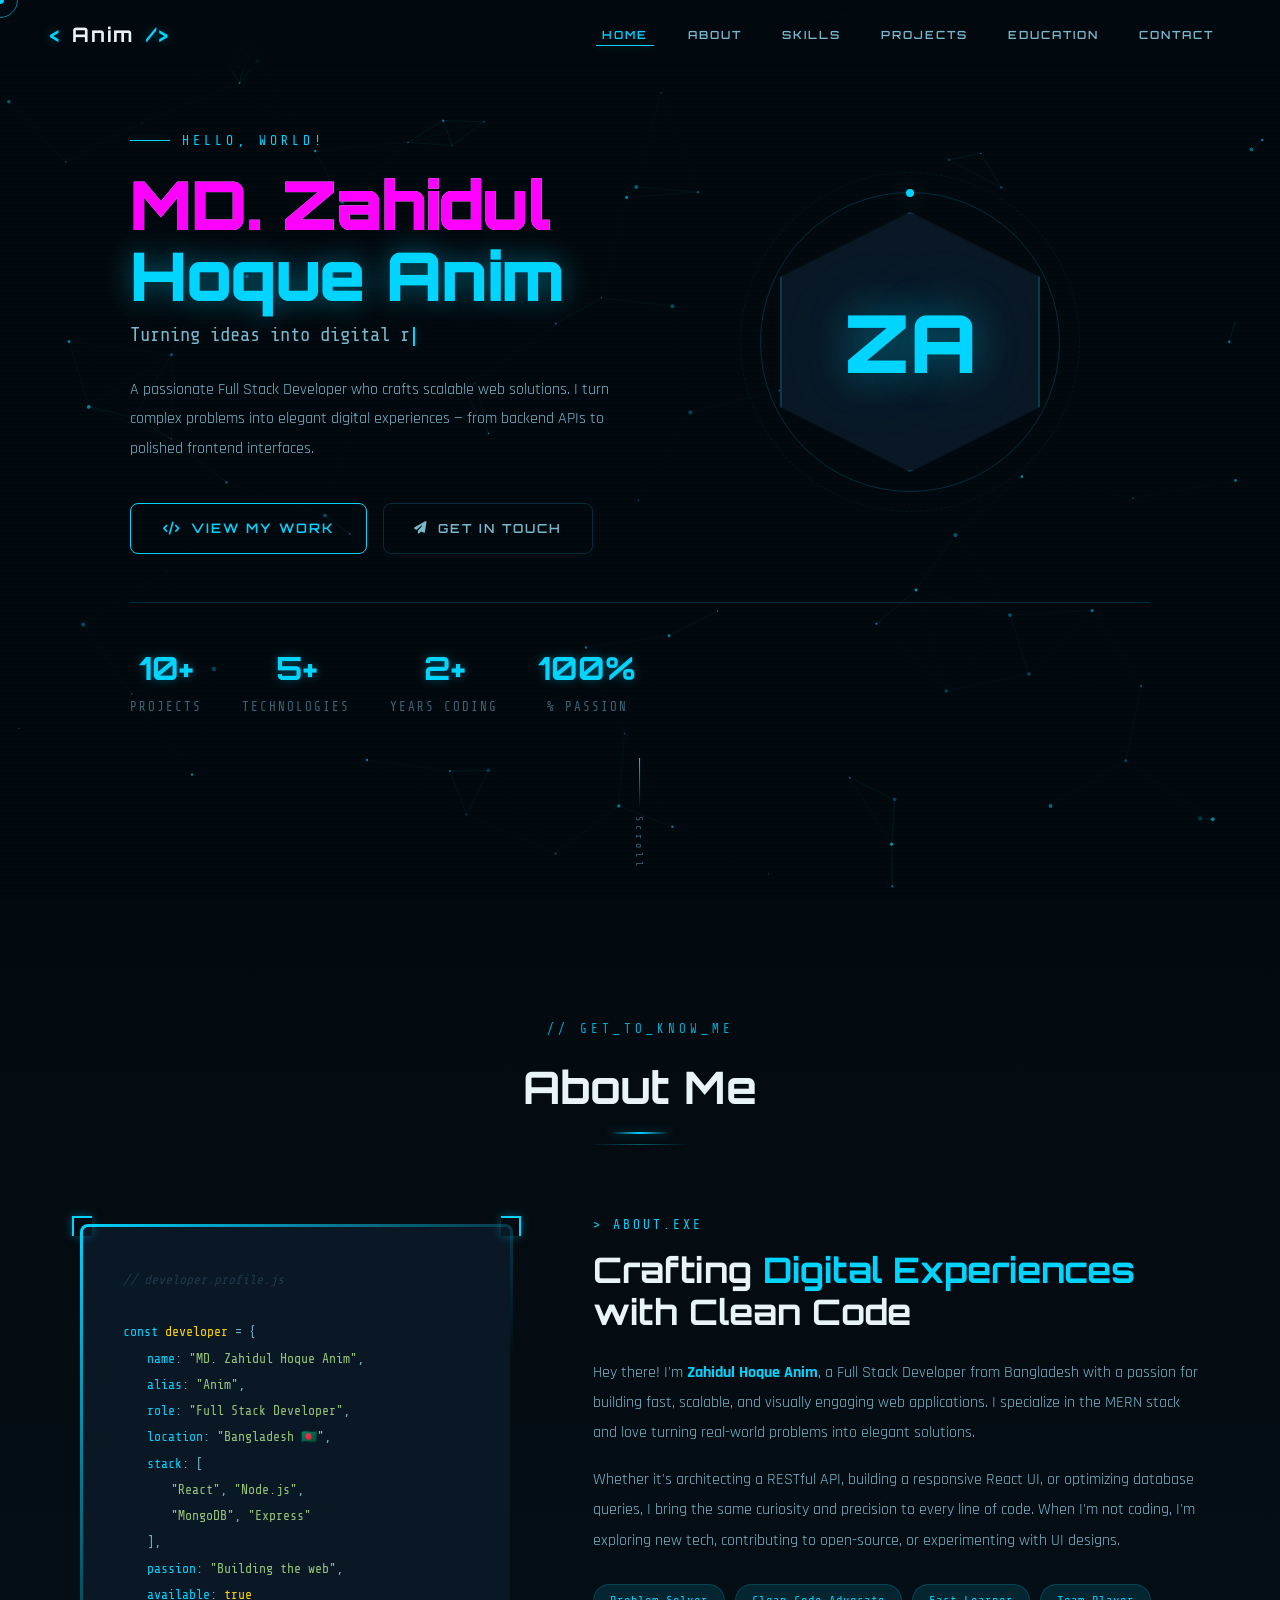
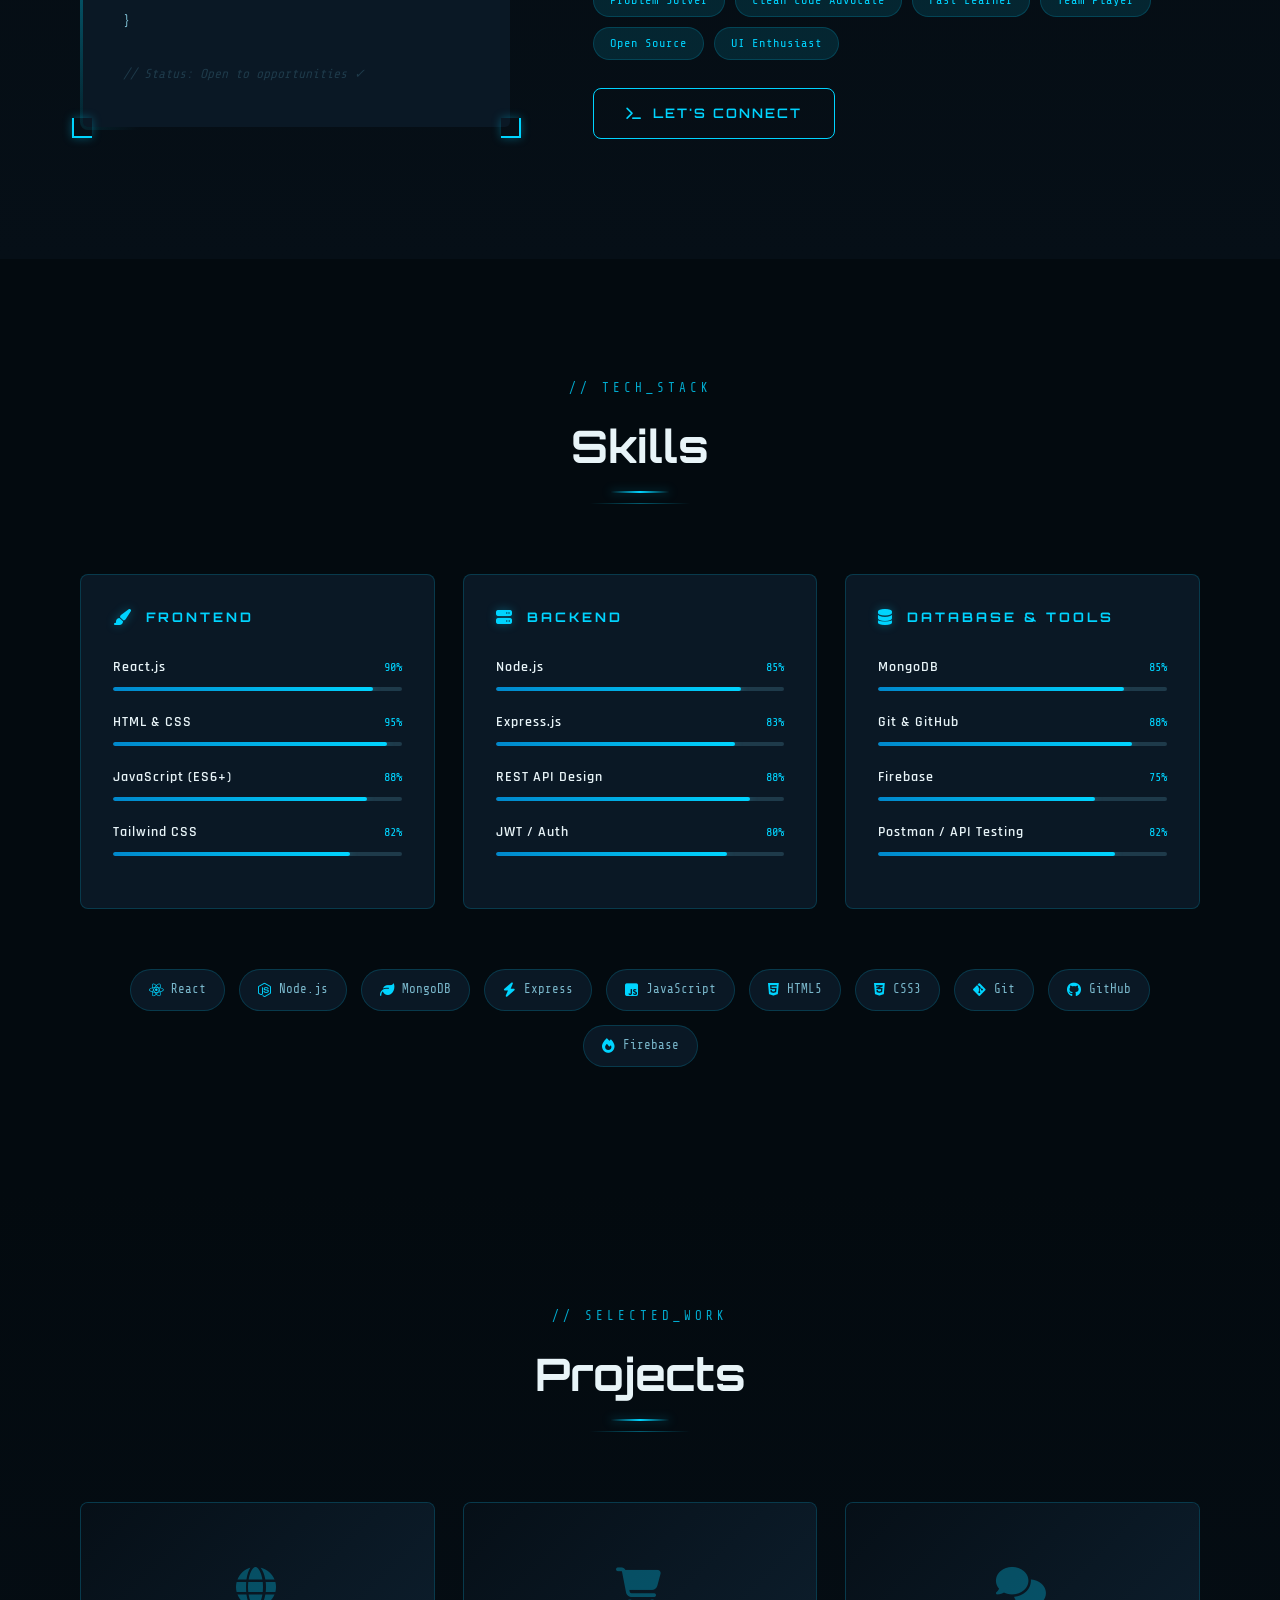
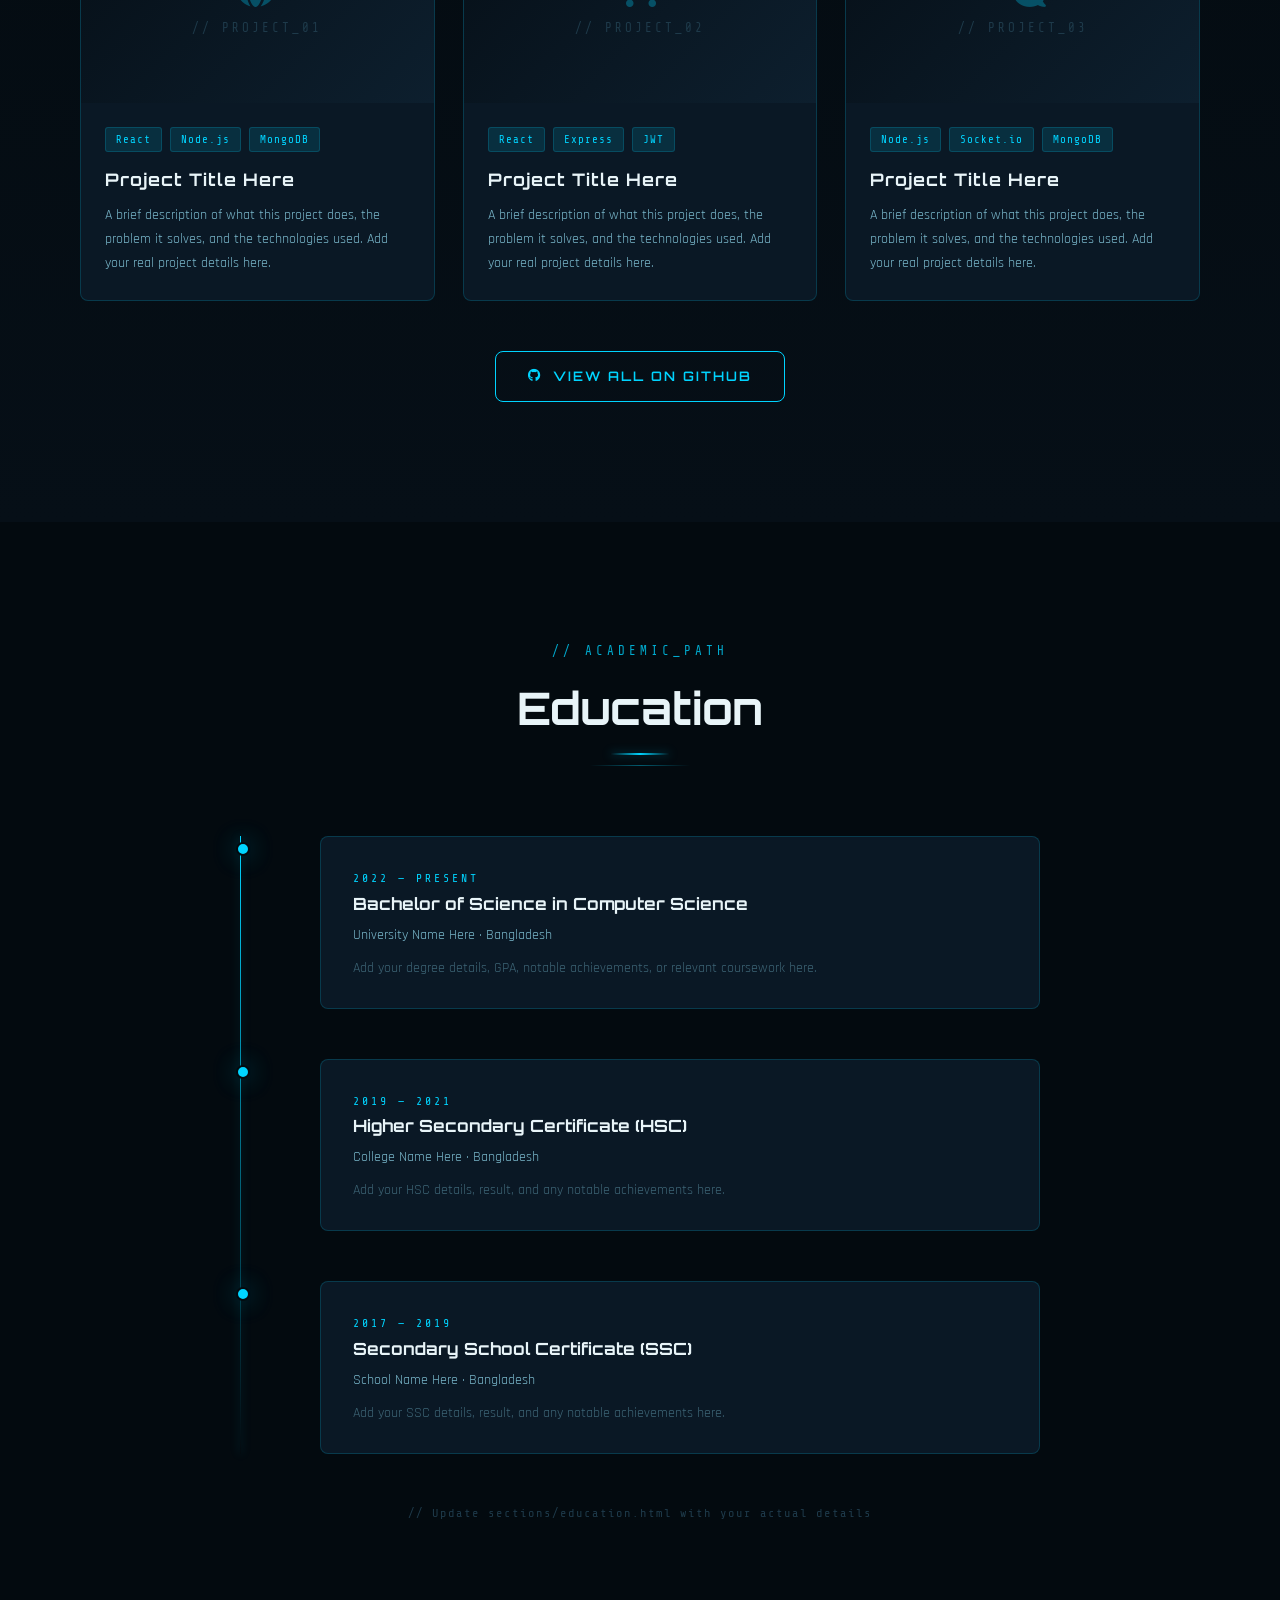
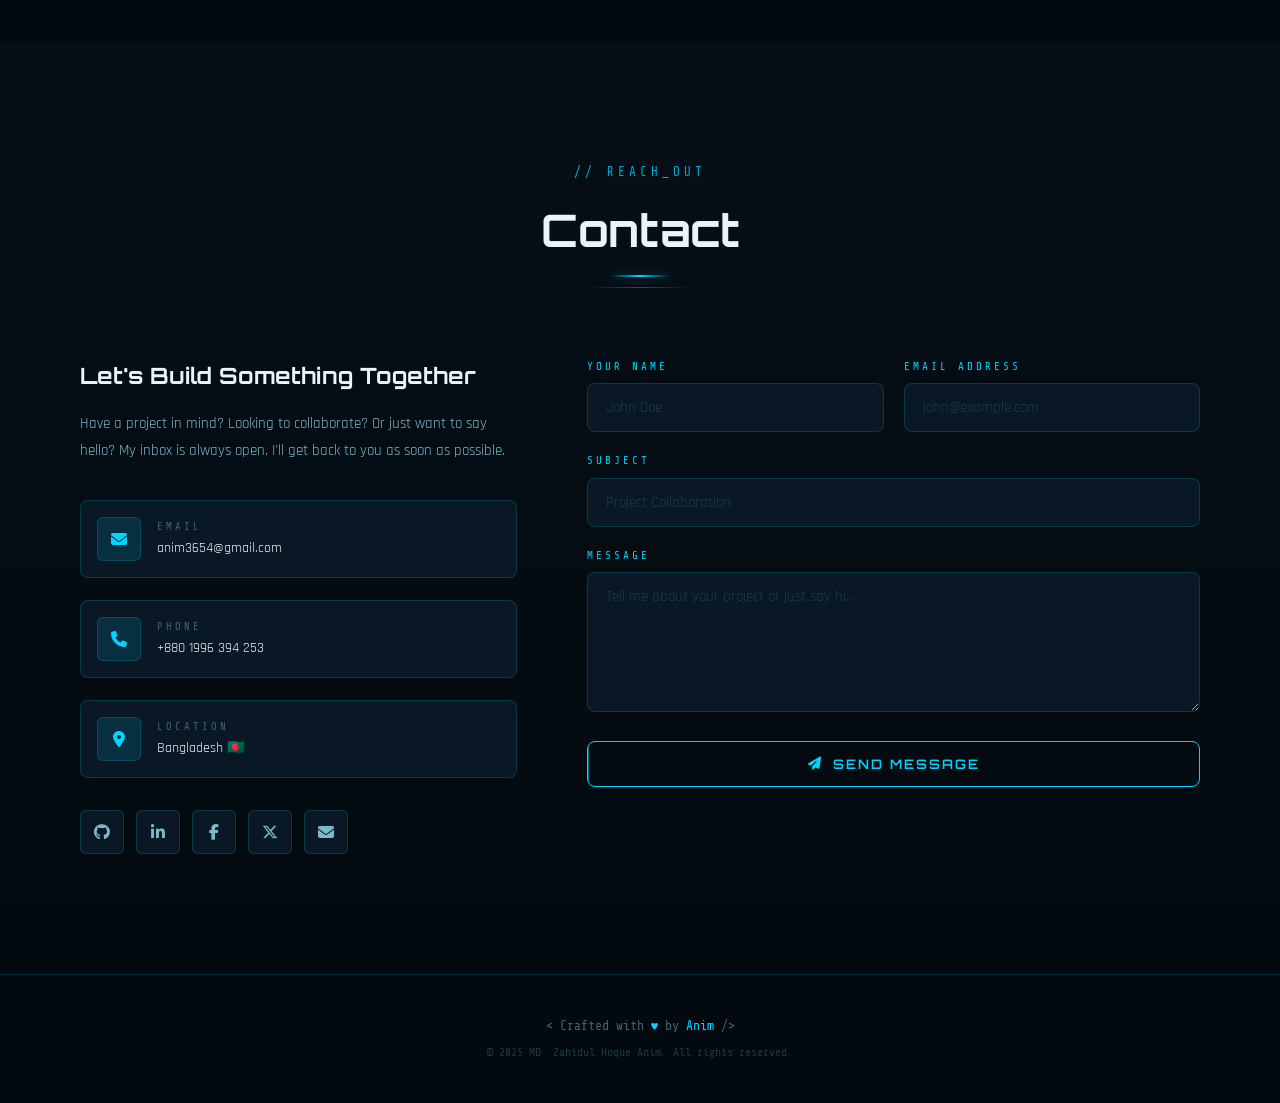
==== index.html @ 7e3439dd "first commit" ====
<!DOCTYPE html>
<html lang="en">
<head>
  <meta charset="UTF-8" />
  <meta name="viewport" content="width=device-width, initial-scale=1.0" />
  <title>MD. Zahidul Hoque Anim | Full Stack Developer</title>

  <!-- Fonts -->
  <link rel="preconnect" href="https://fonts.googleapis.com" />
  <link rel="preconnect" href="https://fonts.gstatic.com" crossorigin />
  <link href="https://fonts.googleapis.com/css2?family=Orbitron:wght@400;600;700;900&family=Rajdhani:wght@300;400;500;600;700&family=Share+Tech+Mono&display=swap" rel="stylesheet" />

  <!-- Icons -->
  <link rel="stylesheet" href="https://cdnjs.cloudflare.com/ajax/libs/font-awesome/6.5.0/css/all.min.css" />

  <!-- Styles -->
  <link rel="stylesheet" href="css/variables.css" />
  <link rel="stylesheet" href="css/reset.css" />
  <link rel="stylesheet" href="css/base.css" />
  <link rel="stylesheet" href="css/navbar.css" />
  <link rel="stylesheet" href="css/animations.css" />
  <link rel="stylesheet" href="css/sections.css" />
  <link rel="stylesheet" href="css/responsive.css" />
</head>
<body>

  <!-- Custom Cursor -->
  <div class="cursor-dot"></div>
  <div class="cursor-ring"></div>

  <!-- Particle Canvas -->
  <canvas id="particle-canvas"></canvas>

  <!-- Scanline overlay -->
  <div class="scanlines"></div>

  <!-- NAVBAR -->
  <nav class="navbar" id="navbar">
    <div class="nav-logo">
      <span class="logo-bracket">&lt;</span>
      <span class="logo-name">Anim</span>
      <span class="logo-bracket">/&gt;</span>
    </div>
    <ul class="nav-links" id="nav-links">
      <li><a href="#home"    class="nav-link active" data-section="home">Home</a></li>
      <li><a href="#about"   class="nav-link" data-section="about">About</a></li>
      <li><a href="#skills"  class="nav-link" data-section="skills">Skills</a></li>
      <li><a href="#projects"class="nav-link" data-section="projects">Projects</a></li>
      <li><a href="#education" class="nav-link" data-section="education">Education</a></li>
      <li><a href="#contact" class="nav-link" data-section="contact">Contact</a></li>
    </ul>
    <button class="hamburger" id="hamburger" aria-label="Toggle menu">
      <span></span><span></span><span></span>
    </button>
  </nav>

  <!-- MAIN CONTENT -->
  <main>
    <!-- Sections loaded here -->
    <div id="home-section"></div>
    <div id="about-section"></div>
    <div id="skills-section"></div>
    <div id="projects-section"></div>
    <div id="education-section"></div>
    <div id="contact-section"></div>
  </main>

  <!-- Footer -->
  <footer class="footer">
    <p>
      <span class="footer-bracket">&lt;</span>
      Crafted with <span class="heart">♥</span> by
      <span class="footer-name">Anim</span>
      <span class="footer-bracket">/&gt;</span>
    </p>
    <p class="footer-copy">© 2025 MD. Zahidul Hoque Anim. All rights reserved.</p>
  </footer>

  <!-- Scripts -->
  <script src="js/particles.js"></script>
  <script src="js/typewriter.js"></script>
  <script src="js/navbar.js"></script>
  <script src="js/sections-loader.js"></script>
  <script src="js/animations.js"></script>
  <script src="js/main.js"></script>
</body>
</html>
---- css/variables.css ----
/* =========================================
   variables.css — Design Tokens
   Edit these to retheme the entire portfolio
   ========================================= */

:root {
  /* === COLORS === */
  --bg-primary:      #030a0f;
  --bg-secondary:    #060f17;
  --bg-card:         #0a1825;
  --bg-card-hover:   #0d1f2e;

  --accent-primary:  #00d4ff;
  --accent-secondary:#0088cc;
  --accent-glow:     rgba(0, 212, 255, 0.35);
  --accent-glow-soft:rgba(0, 212, 255, 0.12);

  --neon-cyan:       #00d4ff;
  --neon-blue:       #0044ff;
  --neon-purple:     #7b2fff;

  --text-primary:    #e8f4f8;
  --text-secondary:  #7ab8cc;
  --text-muted:      #3d6475;
  --text-dim:        #1e3a4a;

  --border-color:    rgba(0, 212, 255, 0.18);
  --border-glow:     rgba(0, 212, 255, 0.55);

  /* === TYPOGRAPHY === */
  --font-display:    'Orbitron', sans-serif;
  --font-body:       'Rajdhani', sans-serif;
  --font-mono:       'Share Tech Mono', monospace;

  /* === SPACING === */
  --section-pad:     120px;
  --section-pad-sm:  70px;
  --card-radius:     8px;
  --nav-height:      70px;

  /* === EFFECTS === */
  --glow-sm:   0 0 10px var(--accent-glow);
  --glow-md:   0 0 25px var(--accent-glow), 0 0 50px rgba(0,212,255,0.15);
  --glow-lg:   0 0 40px var(--accent-glow), 0 0 80px rgba(0,212,255,0.2), 0 0 120px rgba(0,212,255,0.08);
  --shadow-card: 0 4px 30px rgba(0,0,0,0.6);

  /* === TRANSITIONS === */
  --transition-fast:   0.2s ease;
  --transition-med:    0.35s cubic-bezier(0.4,0,0.2,1);
  --transition-slow:   0.6s cubic-bezier(0.4,0,0.2,1);
}
---- css/base.css ----
/* =========================================
   base.css — Base Layout & Utilities
   ========================================= */

/* Canvas background */
#particle-canvas {
  position: fixed;
  top: 0; left: 0;
  width: 100%; height: 100%;
  z-index: 0;
  pointer-events: none;
}

/* Scanlines */
.scanlines {
  position: fixed;
  top: 0; left: 0;
  width: 100%; height: 100%;
  background: repeating-linear-gradient(
    0deg,
    transparent,
    transparent 2px,
    rgba(0,0,0,0.04) 2px,
    rgba(0,0,0,0.04) 4px
  );
  pointer-events: none;
  z-index: 1;
  animation: scanMove 8s linear infinite;
}

/* Custom cursor */
.cursor-dot {
  width: 8px; height: 8px;
  background: var(--accent-primary);
  border-radius: 50%;
  position: fixed;
  top: 0; left: 0;
  pointer-events: none;
  z-index: 9999;
  transform: translate(-50%, -50%);
  box-shadow: var(--glow-md);
  transition: transform 0.1s ease;
}

.cursor-ring {
  width: 36px; height: 36px;
  border: 1.5px solid var(--accent-primary);
  border-radius: 50%;
  position: fixed;
  top: 0; left: 0;
  pointer-events: none;
  z-index: 9998;
  transform: translate(-50%, -50%);
  transition: transform 0.12s ease, width 0.2s ease, height 0.2s ease, opacity 0.2s ease;
  opacity: 0.6;
}

body:hover .cursor-dot { opacity: 1; }

/* Section container */
.section {
  position: relative;
  z-index: 2;
  padding: var(--section-pad) 0;
}

.container {
  max-width: 1200px;
  margin: 0 auto;
  padding: 0 40px;
}

/* Section header */
.section-header {
  text-align: center;
  margin-bottom: 70px;
}

.section-tag {
  font-family: var(--font-mono);
  font-size: 0.78rem;
  color: var(--accent-primary);
  letter-spacing: 4px;
  text-transform: uppercase;
  display: block;
  margin-bottom: 12px;
  opacity: 0.8;
}

.section-title {
  font-family: var(--font-display);
  font-size: clamp(1.8rem, 4vw, 2.8rem);
  font-weight: 700;
  color: var(--text-primary);
  position: relative;
  display: inline-block;
}

.section-title::after {
  content: '';
  position: absolute;
  bottom: -10px;
  left: 50%;
  transform: translateX(-50%);
  width: 60px;
  height: 2px;
  background: linear-gradient(90deg, transparent, var(--accent-primary), transparent);
  box-shadow: var(--glow-sm);
}

.section-line {
  width: 100px;
  height: 1px;
  background: linear-gradient(90deg, transparent, var(--accent-primary), transparent);
  margin: 20px auto 0;
  opacity: 0.4;
}

/* Neon button */
.btn-neon {
  display: inline-flex;
  align-items: center;
  gap: 10px;
  padding: 14px 32px;
  font-family: var(--font-display);
  font-size: 0.82rem;
  font-weight: 600;
  letter-spacing: 2px;
  text-transform: uppercase;
  color: var(--accent-primary);
  border: 1px solid var(--accent-primary);
  border-radius: var(--card-radius);
  background: transparent;
  position: relative;
  overflow: hidden;
  transition: var(--transition-med);
  cursor: pointer;
}

.btn-neon::before {
  content: '';
  position: absolute;
  inset: 0;
  background: var(--accent-primary);
  transform: translateX(-100%);
  transition: var(--transition-med);
  z-index: -1;
}

.btn-neon:hover {
  color: var(--bg-primary);
  box-shadow: var(--glow-md);
  transform: translateY(-2px);
}

.btn-neon:hover::before {
  transform: translateX(0);
}

.btn-outline {
  display: inline-flex;
  align-items: center;
  gap: 10px;
  padding: 13px 30px;
  font-family: var(--font-display);
  font-size: 0.78rem;
  font-weight: 600;
  letter-spacing: 2px;
  text-transform: uppercase;
  color: var(--text-secondary);
  border: 1px solid var(--border-color);
  border-radius: var(--card-radius);
  background: transparent;
  transition: var(--transition-med);
  cursor: pointer;
}

.btn-outline:hover {
  color: var(--accent-primary);
  border-color: var(--accent-primary);
  box-shadow: var(--glow-sm);
  transform: translateY(-2px);
}

/* Glitch text effect */
.glitch {
  position: relative;
}

.glitch::before,
.glitch::after {
  content: attr(data-text);
  position: absolute;
  top: 0; left: 0;
  width: 100%; height: 100%;
}

.glitch::before {
  color: #ff00ff;
  animation: glitch-1 3.5s infinite;
  clip-path: polygon(0 0, 100% 0, 100% 45%, 0 45%);
}

.glitch::after {
  color: #00ffff;
  animation: glitch-2 3.5s infinite;
  clip-path: polygon(0 55%, 100% 55%, 100% 100%, 0 100%);
}

/* Reveal on scroll */
.reveal {
  opacity: 0;
  transform: translateY(40px);
  transition: opacity 0.7s ease, transform 0.7s ease;
}

.reveal.visible {
  opacity: 1;
  transform: translateY(0);
}

/* Main content area */
main {
  position: relative;
  z-index: 2;
}

/* Footer */
.footer {
  position: relative;
  z-index: 2;
  text-align: center;
  padding: 40px 20px;
  border-top: 1px solid var(--border-color);
  font-family: var(--font-mono);
  font-size: 0.82rem;
  color: var(--text-muted);
}

.footer .heart {
  color: var(--accent-primary);
  animation: pulse 1.5s ease infinite;
}

.footer-name {
  color: var(--accent-primary);
}

.footer-bracket {
  color: var(--text-muted);
}

.footer-copy {
  margin-top: 8px;
  font-size: 0.72rem;
  opacity: 0.5;
}
---- css/navbar.css ----
/* =========================================
   navbar.css — Navigation Styles
   ========================================= */

.navbar {
  position: fixed;
  top: 0; left: 0;
  width: 100%;
  height: var(--nav-height);
  z-index: 1000;
  display: flex;
  align-items: center;
  justify-content: space-between;
  padding: 0 50px;
  background: rgba(3, 10, 15, 0.75);
  backdrop-filter: blur(16px);
  -webkit-backdrop-filter: blur(16px);
  border-bottom: 1px solid transparent;
  transition: border-color var(--transition-med), background var(--transition-med);
}

.navbar.scrolled {
  border-bottom-color: var(--border-color);
  background: rgba(3, 10, 15, 0.92);
}

/* Logo */
.nav-logo {
  font-family: var(--font-display);
  font-size: 1.25rem;
  font-weight: 700;
  letter-spacing: 2px;
  cursor: default;
}

.logo-bracket {
  color: var(--accent-primary);
  text-shadow: var(--glow-sm);
}

.logo-name {
  color: var(--text-primary);
  margin: 0 3px;
}

/* Nav links */
.nav-links {
  display: flex;
  align-items: center;
  gap: 8px;
}

.nav-link {
  font-family: var(--font-display);
  font-size: 0.7rem;
  font-weight: 600;
  letter-spacing: 2px;
  text-transform: uppercase;
  color: var(--text-secondary);
  padding: 8px 16px;
  border-radius: 4px;
  position: relative;
  transition: color var(--transition-fast);
}

.nav-link::after {
  content: '';
  position: absolute;
  bottom: 4px;
  left: 50%;
  transform: translateX(-50%) scaleX(0);
  width: calc(100% - 20px);
  height: 1px;
  background: var(--accent-primary);
  box-shadow: var(--glow-sm);
  transition: transform var(--transition-med);
}

.nav-link:hover,
.nav-link.active {
  color: var(--accent-primary);
}

.nav-link:hover::after,
.nav-link.active::after {
  transform: translateX(-50%) scaleX(1);
}

/* Hamburger */
.hamburger {
  display: none;
  flex-direction: column;
  gap: 5px;
  padding: 8px;
  cursor: pointer;
}

.hamburger span {
  display: block;
  width: 24px;
  height: 2px;
  background: var(--accent-primary);
  border-radius: 2px;
  transition: var(--transition-med);
  box-shadow: var(--glow-sm);
}

.hamburger.open span:nth-child(1) {
  transform: translateY(7px) rotate(45deg);
}
.hamburger.open span:nth-child(2) {
  opacity: 0;
  transform: scaleX(0);
}
.hamburger.open span:nth-child(3) {
  transform: translateY(-7px) rotate(-45deg);
}

/* Mobile nav */
@media (max-width: 768px) {
  .navbar { padding: 0 25px; }

  .hamburger { display: flex; }

  .nav-links {
    position: fixed;
    top: var(--nav-height);
    left: 0;
    width: 100%;
    flex-direction: column;
    align-items: center;
    padding: 30px 0;
    background: rgba(3, 10, 15, 0.97);
    backdrop-filter: blur(20px);
    border-bottom: 1px solid var(--border-color);
    gap: 6px;
    transform: translateY(-110%);
    transition: transform var(--transition-med);
    z-index: 999;
  }

  .nav-links.open {
    transform: translateY(0);
  }

  .nav-link {
    font-size: 0.8rem;
    padding: 12px 30px;
    width: 200px;
    text-align: center;
  }
}
---- css/animations.css ----
/* =========================================
   animations.css — Keyframes & Animation Classes
   ========================================= */

/* Scan line movement */
@keyframes scanMove {
  0%   { background-position: 0 0; }
  100% { background-position: 0 100vh; }
}

/* Glitch effect */
@keyframes glitch-1 {
  0%, 85%, 100% { transform: none; opacity: 1; }
  86%  { transform: translate(-3px, 1px); opacity: 0.8; }
  88%  { transform: translate(3px, -1px); opacity: 0.8; }
  90%  { transform: translate(-2px, 2px); opacity: 0.8; }
  92%  { transform: none; opacity: 1; }
}

@keyframes glitch-2 {
  0%, 80%, 100% { transform: none; opacity: 1; }
  82%  { transform: translate(3px, -2px); opacity: 0.7; }
  84%  { transform: translate(-3px, 2px); opacity: 0.7; }
  86%  { transform: translate(2px, -1px); opacity: 0.7; }
  88%  { transform: none; opacity: 1; }
}

/* Pulse */
@keyframes pulse {
  0%, 100% { transform: scale(1); opacity: 1; }
  50%       { transform: scale(1.2); opacity: 0.8; }
}

/* Blink cursor */
@keyframes blink {
  0%, 100% { opacity: 1; }
  50%       { opacity: 0; }
}

/* Float */
@keyframes float {
  0%, 100% { transform: translateY(0); }
  50%       { transform: translateY(-12px); }
}

/* Glow pulse */
@keyframes glowPulse {
  0%, 100% { box-shadow: var(--glow-sm); }
  50%       { box-shadow: var(--glow-lg); }
}

/* Border trace */
@keyframes borderTrace {
  0%   { clip-path: inset(0 100% 100% 0); }
  25%  { clip-path: inset(0 0 100% 0); }
  50%  { clip-path: inset(0 0 0 0); }
  75%  { clip-path: inset(100% 0 0 0); }
  100% { clip-path: inset(0 100% 100% 0); }
}

/* Spin slow */
@keyframes spinSlow {
  from { transform: rotate(0deg); }
  to   { transform: rotate(360deg); }
}

/* Ripple */
@keyframes ripple {
  0%   { transform: scale(0.8); opacity: 1; }
  100% { transform: scale(2.5); opacity: 0; }
}

/* Flicker */
@keyframes flicker {
  0%, 19%, 21%, 23%, 25%, 54%, 56%, 100% { opacity: 1; }
  20%, 22%, 24%, 55%                       { opacity: 0.4; }
}

/* Slide in */
@keyframes slideInLeft {
  from { opacity: 0; transform: translateX(-60px); }
  to   { opacity: 1; transform: translateX(0); }
}
@keyframes slideInRight {
  from { opacity: 0; transform: translateX(60px); }
  to   { opacity: 1; transform: translateX(0); }
}
@keyframes slideInUp {
  from { opacity: 0; transform: translateY(50px); }
  to   { opacity: 1; transform: translateY(0); }
}
@keyframes fadeIn {
  from { opacity: 0; }
  to   { opacity: 1; }
}

/* Progress bar fill */
@keyframes fillBar {
  from { width: 0; }
  to   { width: var(--fill-width); }
}

/* Skill icon rotate on hover */
@keyframes iconSpin {
  from { transform: rotate(0deg) scale(1.1); }
  to   { transform: rotate(360deg) scale(1.1); }
}

/* Number count up handled in JS */

/* Card entry stagger */
.stagger-1 { animation-delay: 0.1s; }
.stagger-2 { animation-delay: 0.2s; }
.stagger-3 { animation-delay: 0.3s; }
.stagger-4 { animation-delay: 0.4s; }
.stagger-5 { animation-delay: 0.5s; }
.stagger-6 { animation-delay: 0.6s; }
---- css/sections.css ----
/* =========================================
   sections.css — All Section Styles
   ========================================= */

/* ── HOME ─────────────────────────────── */
#home {
  min-height: 100vh;
  display: flex;
  align-items: center;
  justify-content: center;
  padding-top: var(--nav-height);
  position: relative;
  overflow: hidden;
}

.home-grid {
  display: grid;
  grid-template-columns: 1fr 1fr;
  align-items: center;
  gap: 60px;
  width: 100%;
}

.home-content { z-index: 2; }

.home-pre {
  font-family: var(--font-mono);
  font-size: 0.82rem;
  color: var(--accent-primary);
  letter-spacing: 4px;
  text-transform: uppercase;
  margin-bottom: 18px;
  display: flex;
  align-items: center;
  gap: 12px;
  opacity: 0;
  animation: slideInLeft 0.7s ease 0.3s forwards;
}

.home-pre::before {
  content: '';
  width: 40px;
  height: 1px;
  background: var(--accent-primary);
  box-shadow: var(--glow-sm);
}

.home-name {
  font-family: var(--font-display);
  font-size: clamp(2.4rem, 5.5vw, 4.2rem);
  font-weight: 900;
  line-height: 1.05;
  letter-spacing: -1px;
  color: var(--text-primary);
  margin-bottom: 10px;
  opacity: 0;
  animation: slideInLeft 0.7s ease 0.5s forwards;
}

.home-name span {
  color: var(--accent-primary);
  text-shadow: var(--glow-md);
  display: block;
}

.typewriter-line {
  font-family: var(--font-mono);
  font-size: clamp(0.9rem, 2.2vw, 1.2rem);
  color: var(--text-secondary);
  margin-bottom: 24px;
  min-height: 1.6em;
  opacity: 0;
  animation: slideInLeft 0.7s ease 0.7s forwards;
}

.typewriter-cursor {
  display: inline-block;
  width: 2px;
  height: 1em;
  background: var(--accent-primary);
  margin-left: 3px;
  vertical-align: middle;
  box-shadow: var(--glow-sm);
  animation: blink 0.8s step-end infinite;
}

.home-desc {
  font-size: 1.02rem;
  color: var(--text-secondary);
  line-height: 1.8;
  max-width: 480px;
  margin-bottom: 40px;
  opacity: 0;
  animation: slideInLeft 0.7s ease 0.9s forwards;
}

.home-buttons {
  display: flex;
  gap: 16px;
  flex-wrap: wrap;
  opacity: 0;
  animation: slideInLeft 0.7s ease 1.1s forwards;
}

/* Avatar side */
.home-visual {
  display: flex;
  justify-content: center;
  align-items: center;
  opacity: 0;
  animation: slideInRight 0.9s ease 0.6s forwards;
}

.avatar-container {
  position: relative;
  width: 340px;
  height: 340px;
  display: flex;
  align-items: center;
  justify-content: center;
}

.avatar-hex {
  width: 260px;
  height: 260px;
  background: var(--bg-card);
  clip-path: polygon(50% 0%, 100% 25%, 100% 75%, 50% 100%, 0% 75%, 0% 25%);
  display: flex;
  align-items: center;
  justify-content: center;
  font-family: var(--font-display);
  font-size: 5rem;
  font-weight: 900;
  color: var(--accent-primary);
  text-shadow: var(--glow-lg);
  border: 2px solid var(--border-color);
  animation: float 4s ease-in-out infinite;
  position: relative;
  z-index: 2;
}

.avatar-hex img {
  width: 100%;
  height: 100%;
  object-fit: cover;
  clip-path: polygon(50% 0%, 100% 25%, 100% 75%, 50% 100%, 0% 75%, 0% 25%);
}

.orbit-ring {
  position: absolute;
  border-radius: 50%;
  border: 1px solid var(--border-color);
}

.orbit-ring-1 {
  width: 300px; height: 300px;
  animation: spinSlow 12s linear infinite;
}

.orbit-ring-2 {
  width: 340px; height: 340px;
  border-style: dashed;
  animation: spinSlow 20s linear infinite reverse;
  opacity: 0.4;
}

.orbit-dot {
  position: absolute;
  top: -4px; left: 50%;
  transform: translateX(-50%);
  width: 8px; height: 8px;
  background: var(--accent-primary);
  border-radius: 50%;
  box-shadow: var(--glow-md);
}

/* Stats row */
.home-stats {
  display: flex;
  gap: 40px;
  margin-top: 48px;
  padding-top: 40px;
  border-top: 1px solid var(--border-color);
  opacity: 0;
  animation: fadeIn 0.8s ease 1.4s forwards;
}

.stat-item { text-align: center; }

.stat-number {
  font-family: var(--font-display);
  font-size: 2rem;
  font-weight: 700;
  color: var(--accent-primary);
  text-shadow: var(--glow-sm);
  display: block;
}

.stat-label {
  font-size: 0.78rem;
  font-family: var(--font-mono);
  color: var(--text-muted);
  letter-spacing: 2px;
  text-transform: uppercase;
}

/* Scroll indicator */
.scroll-hint {
  position: absolute;
  bottom: 30px;
  left: 50%;
  transform: translateX(-50%);
  display: flex;
  flex-direction: column;
  align-items: center;
  gap: 8px;
  opacity: 0;
  animation: fadeIn 1s ease 2s forwards;
}

.scroll-line {
  width: 1px;
  height: 50px;
  background: linear-gradient(180deg, var(--accent-primary), transparent);
  animation: pulse 2s ease infinite;
}

.scroll-text {
  font-family: var(--font-mono);
  font-size: 0.62rem;
  letter-spacing: 4px;
  color: var(--text-muted);
  writing-mode: vertical-rl;
  text-orientation: mixed;
}

/* ── ABOUT ────────────────────────────── */
#about {
  background: linear-gradient(180deg, var(--bg-primary) 0%, var(--bg-secondary) 100%);
}

.about-grid {
  display: grid;
  grid-template-columns: 1fr 1.4fr;
  gap: 80px;
  align-items: center;
}

.about-visual {
  position: relative;
}

.about-frame {
  position: relative;
  padding: 3px;
  background: linear-gradient(135deg, var(--accent-primary), transparent 60%);
  border-radius: var(--card-radius);
}

.about-frame-inner {
  background: var(--bg-card);
  border-radius: calc(var(--card-radius) - 3px);
  padding: 40px;
  font-family: var(--font-mono);
  font-size: 0.82rem;
  color: var(--text-secondary);
  line-height: 2;
}

.code-line { display: block; }
.code-indent { padding-left: 24px; }
.code-indent-2 { padding-left: 48px; }
.code-key { color: var(--neon-cyan); }
.code-val { color: #ffd700; }
.code-str { color: #98c379; }
.code-comment { color: var(--text-dim); font-style: italic; }
.code-bracket { color: var(--text-secondary); }

.about-corner {
  position: absolute;
  width: 20px; height: 20px;
  border-color: var(--accent-primary);
  border-style: solid;
  box-shadow: var(--glow-sm);
}
.about-corner.tl { top: -8px; left: -8px; border-width: 2px 0 0 2px; }
.about-corner.tr { top: -8px; right: -8px; border-width: 2px 2px 0 0; }
.about-corner.bl { bottom: -8px; left: -8px; border-width: 0 0 2px 2px; }
.about-corner.br { bottom: -8px; right: -8px; border-width: 0 2px 2px 0; }

.about-content {}

.about-greeting {
  font-family: var(--font-mono);
  font-size: 0.8rem;
  color: var(--accent-primary);
  letter-spacing: 3px;
  margin-bottom: 14px;
  text-transform: uppercase;
}

.about-heading {
  font-family: var(--font-display);
  font-size: clamp(1.6rem, 3vw, 2.2rem);
  font-weight: 700;
  color: var(--text-primary);
  margin-bottom: 24px;
  line-height: 1.2;
}

.about-heading span {
  color: var(--accent-primary);
}

.about-text {
  font-size: 1rem;
  color: var(--text-secondary);
  line-height: 1.9;
  margin-bottom: 16px;
}

.about-traits {
  display: flex;
  flex-wrap: wrap;
  gap: 10px;
  margin: 28px 0;
}

.trait-tag {
  font-family: var(--font-mono);
  font-size: 0.75rem;
  padding: 6px 16px;
  border: 1px solid var(--border-color);
  border-radius: 20px;
  color: var(--accent-primary);
  background: var(--accent-glow-soft);
  letter-spacing: 1px;
  transition: var(--transition-fast);
}

.trait-tag:hover {
  border-color: var(--accent-primary);
  box-shadow: var(--glow-sm);
}

/* ── SKILLS ───────────────────────────── */
#skills {
  background: var(--bg-primary);
}

.skills-grid {
  display: grid;
  grid-template-columns: repeat(auto-fit, minmax(300px, 1fr));
  gap: 28px;
  margin-bottom: 60px;
}

.skill-category {
  background: var(--bg-card);
  border: 1px solid var(--border-color);
  border-radius: var(--card-radius);
  padding: 32px;
  transition: var(--transition-med);
  position: relative;
  overflow: hidden;
}

.skill-category::before {
  content: '';
  position: absolute;
  top: 0; left: 0;
  width: 100%; height: 2px;
  background: linear-gradient(90deg, transparent, var(--accent-primary), transparent);
  opacity: 0;
  transition: var(--transition-med);
}

.skill-category:hover {
  border-color: var(--accent-primary);
  box-shadow: var(--glow-sm), var(--shadow-card);
  transform: translateY(-5px);
}

.skill-category:hover::before {
  opacity: 1;
}

.skill-cat-title {
  font-family: var(--font-display);
  font-size: 0.82rem;
  font-weight: 700;
  letter-spacing: 3px;
  color: var(--accent-primary);
  text-transform: uppercase;
  margin-bottom: 28px;
  display: flex;
  align-items: center;
  gap: 12px;
}

.skill-cat-title i {
  font-size: 1rem;
  text-shadow: var(--glow-sm);
}

.skill-item {
  margin-bottom: 20px;
}

.skill-info {
  display: flex;
  justify-content: space-between;
  align-items: center;
  margin-bottom: 8px;
}

.skill-name {
  font-family: var(--font-body);
  font-size: 0.9rem;
  font-weight: 600;
  color: var(--text-primary);
  letter-spacing: 1px;
}

.skill-pct {
  font-family: var(--font-mono);
  font-size: 0.75rem;
  color: var(--accent-primary);
}

.skill-bar-bg {
  height: 4px;
  background: var(--text-dim);
  border-radius: 2px;
  overflow: hidden;
}

.skill-bar-fill {
  height: 100%;
  background: linear-gradient(90deg, var(--accent-secondary), var(--accent-primary));
  border-radius: 2px;
  box-shadow: 0 0 8px var(--accent-glow);
  width: 0;
  transition: width 1.2s cubic-bezier(0.4,0,0.2,1);
}

/* Tech logos row */
.tech-logos {
  display: flex;
  flex-wrap: wrap;
  gap: 14px;
  justify-content: center;
  margin-top: 20px;
}

.tech-badge {
  display: flex;
  align-items: center;
  gap: 8px;
  padding: 10px 18px;
  background: var(--bg-card);
  border: 1px solid var(--border-color);
  border-radius: 30px;
  font-family: var(--font-mono);
  font-size: 0.78rem;
  color: var(--text-secondary);
  transition: var(--transition-med);
  cursor: default;
}

.tech-badge i {
  color: var(--accent-primary);
  font-size: 0.9rem;
}

.tech-badge:hover {
  border-color: var(--accent-primary);
  color: var(--accent-primary);
  box-shadow: var(--glow-sm);
  transform: translateY(-3px);
}

/* ── PROJECTS ─────────────────────────── */
#projects {
  background: linear-gradient(180deg, var(--bg-primary) 0%, var(--bg-secondary) 100%);
}

.projects-grid {
  display: grid;
  grid-template-columns: repeat(auto-fill, minmax(340px, 1fr));
  gap: 28px;
}

.project-card {
  background: var(--bg-card);
  border: 1px solid var(--border-color);
  border-radius: var(--card-radius);
  overflow: hidden;
  transition: var(--transition-med);
  position: relative;
  cursor: pointer;
}

.project-card:hover {
  border-color: var(--accent-primary);
  box-shadow: var(--glow-sm), var(--shadow-card);
  transform: translateY(-8px);
}

.project-thumb {
  width: 100%;
  height: 200px;
  background: linear-gradient(135deg, var(--bg-secondary), var(--bg-card-hover));
  display: flex;
  align-items: center;
  justify-content: center;
  position: relative;
  overflow: hidden;
}

.project-thumb img {
  width: 100%;
  height: 100%;
  object-fit: cover;
  transition: var(--transition-slow);
}

.project-card:hover .project-thumb img {
  transform: scale(1.06);
}

.project-thumb-placeholder {
  font-family: var(--font-mono);
  font-size: 0.78rem;
  color: var(--text-dim);
  letter-spacing: 3px;
  text-transform: uppercase;
  display: flex;
  flex-direction: column;
  align-items: center;
  gap: 12px;
}

.project-thumb-placeholder i {
  font-size: 2.5rem;
  color: var(--accent-primary);
  opacity: 0.3;
}

.project-overlay {
  position: absolute;
  inset: 0;
  background: rgba(3,10,15,0.88);
  display: flex;
  align-items: center;
  justify-content: center;
  gap: 16px;
  opacity: 0;
  transition: var(--transition-med);
}

.project-card:hover .project-overlay { opacity: 1; }

.proj-link-btn {
  display: flex;
  align-items: center;
  gap: 8px;
  padding: 10px 22px;
  font-family: var(--font-display);
  font-size: 0.7rem;
  font-weight: 600;
  letter-spacing: 2px;
  text-transform: uppercase;
  border-radius: 4px;
  transition: var(--transition-fast);
}

.proj-link-btn.github {
  background: transparent;
  border: 1px solid var(--accent-primary);
  color: var(--accent-primary);
}

.proj-link-btn.live {
  background: var(--accent-primary);
  border: 1px solid var(--accent-primary);
  color: var(--bg-primary);
}

.proj-link-btn:hover {
  transform: translateY(-2px);
  box-shadow: var(--glow-sm);
}

.project-info {
  padding: 24px;
}

.project-tags {
  display: flex;
  flex-wrap: wrap;
  gap: 8px;
  margin-bottom: 14px;
}

.project-tag {
  font-family: var(--font-mono);
  font-size: 0.68rem;
  padding: 3px 10px;
  border: 1px solid var(--border-color);
  border-radius: 3px;
  color: var(--accent-primary);
  background: var(--accent-glow-soft);
  letter-spacing: 1px;
}

.project-title {
  font-family: var(--font-display);
  font-size: 1.08rem;
  font-weight: 700;
  color: var(--text-primary);
  margin-bottom: 10px;
  letter-spacing: 1px;
  transition: color var(--transition-fast);
}

.project-card:hover .project-title {
  color: var(--accent-primary);
}

.project-desc {
  font-size: 0.88rem;
  color: var(--text-secondary);
  line-height: 1.7;
}

/* ── EDUCATION ────────────────────────── */
#education {
  background: var(--bg-primary);
}

.timeline {
  position: relative;
  max-width: 800px;
  margin: 0 auto;
  padding-left: 40px;
}

.timeline::before {
  content: '';
  position: absolute;
  left: 0; top: 0;
  width: 1px;
  height: 100%;
  background: linear-gradient(180deg, var(--accent-primary), transparent);
  box-shadow: var(--glow-sm);
}

.timeline-item {
  position: relative;
  margin-bottom: 50px;
  padding-left: 40px;
}

.timeline-dot {
  position: absolute;
  left: -44px; top: 6px;
  width: 14px; height: 14px;
  background: var(--accent-primary);
  border: 2px solid var(--bg-primary);
  border-radius: 50%;
  box-shadow: var(--glow-md);
  animation: glowPulse 2.5s ease infinite;
}

.timeline-card {
  background: var(--bg-card);
  border: 1px solid var(--border-color);
  border-radius: var(--card-radius);
  padding: 28px 32px;
  transition: var(--transition-med);
}

.timeline-card:hover {
  border-color: var(--accent-primary);
  box-shadow: var(--glow-sm);
  transform: translateX(6px);
}

.timeline-period {
  font-family: var(--font-mono);
  font-size: 0.72rem;
  color: var(--accent-primary);
  letter-spacing: 3px;
  text-transform: uppercase;
  margin-bottom: 8px;
}

.timeline-title {
  font-family: var(--font-display);
  font-size: 1.05rem;
  font-weight: 700;
  color: var(--text-primary);
  margin-bottom: 6px;
}

.timeline-institute {
  font-size: 0.9rem;
  color: var(--text-secondary);
  margin-bottom: 10px;
}

.timeline-desc {
  font-size: 0.85rem;
  color: var(--text-muted);
  line-height: 1.7;
}

/* ── CONTACT ──────────────────────────── */
#contact {
  background: linear-gradient(180deg, var(--bg-secondary) 0%, var(--bg-primary) 100%);
}

.contact-grid {
  display: grid;
  grid-template-columns: 1fr 1.4fr;
  gap: 70px;
  align-items: start;
}

.contact-info-title {
  font-family: var(--font-display);
  font-size: 1.4rem;
  font-weight: 700;
  color: var(--text-primary);
  margin-bottom: 16px;
}

.contact-info-desc {
  font-size: 0.95rem;
  color: var(--text-secondary);
  line-height: 1.8;
  margin-bottom: 36px;
}

.contact-detail {
  display: flex;
  align-items: center;
  gap: 16px;
  margin-bottom: 22px;
  padding: 16px;
  background: var(--bg-card);
  border: 1px solid var(--border-color);
  border-radius: var(--card-radius);
  transition: var(--transition-med);
}

.contact-detail:hover {
  border-color: var(--accent-primary);
  box-shadow: var(--glow-sm);
  transform: translateX(6px);
}

.contact-icon {
  width: 44px; height: 44px;
  display: flex;
  align-items: center;
  justify-content: center;
  background: var(--accent-glow-soft);
  border: 1px solid var(--border-color);
  border-radius: 6px;
  color: var(--accent-primary);
  font-size: 1rem;
  flex-shrink: 0;
}

.contact-detail-text {
  display: flex;
  flex-direction: column;
}

.contact-detail-label {
  font-family: var(--font-mono);
  font-size: 0.65rem;
  color: var(--text-muted);
  letter-spacing: 3px;
  text-transform: uppercase;
  margin-bottom: 2px;
}

.contact-detail-value {
  font-size: 0.9rem;
  color: var(--text-primary);
}

/* Social icons */
.social-links {
  display: flex;
  gap: 12px;
  margin-top: 32px;
}

.social-link {
  width: 44px; height: 44px;
  display: flex;
  align-items: center;
  justify-content: center;
  background: var(--bg-card);
  border: 1px solid var(--border-color);
  border-radius: 6px;
  color: var(--text-secondary);
  font-size: 1rem;
  transition: var(--transition-med);
}

.social-link:hover {
  color: var(--accent-primary);
  border-color: var(--accent-primary);
  box-shadow: var(--glow-sm);
  transform: translateY(-4px);
}

/* Contact form */
.contact-form {
  display: flex;
  flex-direction: column;
  gap: 20px;
}

.form-group {
  position: relative;
}

.form-label {
  display: block;
  font-family: var(--font-mono);
  font-size: 0.68rem;
  color: var(--accent-primary);
  letter-spacing: 3px;
  text-transform: uppercase;
  margin-bottom: 8px;
}

.form-input,
.form-textarea {
  width: 100%;
  background: var(--bg-card);
  border: 1px solid var(--border-color);
  border-radius: var(--card-radius);
  padding: 14px 18px;
  font-family: var(--font-body);
  font-size: 0.95rem;
  color: var(--text-primary);
  transition: var(--transition-med);
}

.form-input::placeholder,
.form-textarea::placeholder {
  color: var(--text-dim);
}

.form-input:focus,
.form-textarea:focus {
  border-color: var(--accent-primary);
  box-shadow: var(--glow-sm);
  background: var(--bg-card-hover);
}

.form-textarea {
  resize: vertical;
  min-height: 140px;
}

.form-row {
  display: grid;
  grid-template-columns: 1fr 1fr;
  gap: 20px;
}

.form-status {
  font-family: var(--font-mono);
  font-size: 0.8rem;
  color: var(--accent-primary);
  text-align: center;
  min-height: 1.4em;
  letter-spacing: 2px;
}
---- css/responsive.css ----
/* =========================================
   responsive.css — Breakpoints
   ========================================= */

@media (max-width: 1024px) {
  .home-grid      { grid-template-columns: 1fr; text-align: center; gap: 50px; }
  .home-visual    { order: -1; }
  .home-pre       { justify-content: center; }
  .home-desc      { margin: 0 auto 40px; }
  .home-buttons   { justify-content: center; }
  .home-stats     { justify-content: center; }

  .about-grid     { grid-template-columns: 1fr; gap: 50px; }
  .contact-grid   { grid-template-columns: 1fr; gap: 50px; }
}

@media (max-width: 768px) {
  :root {
    --section-pad: var(--section-pad-sm);
  }

  .container { padding: 0 24px; }

  .avatar-container { width: 260px; height: 260px; }
  .avatar-hex       { width: 200px; height: 200px; font-size: 4rem; }
  .orbit-ring-1     { width: 240px; height: 240px; }
  .orbit-ring-2     { width: 270px; height: 270px; }

  .skills-grid    { grid-template-columns: 1fr; }
  .projects-grid  { grid-template-columns: 1fr; }

  .form-row       { grid-template-columns: 1fr; }

  .section-title  { font-size: 1.6rem; }
  .home-name      { font-size: 2.2rem; }

  .timeline       { padding-left: 24px; }
  .timeline-item  { padding-left: 28px; }
  .timeline-dot   { left: -30px; }
}

@media (max-width: 480px) {
  .home-buttons  { flex-direction: column; align-items: center; }
  .social-links  { justify-content: center; }
  .home-stats    { gap: 20px; }
}

/* Cursor: hide on touch devices */
@media (hover: none) {
  .cursor-dot, .cursor-ring { display: none; }
}
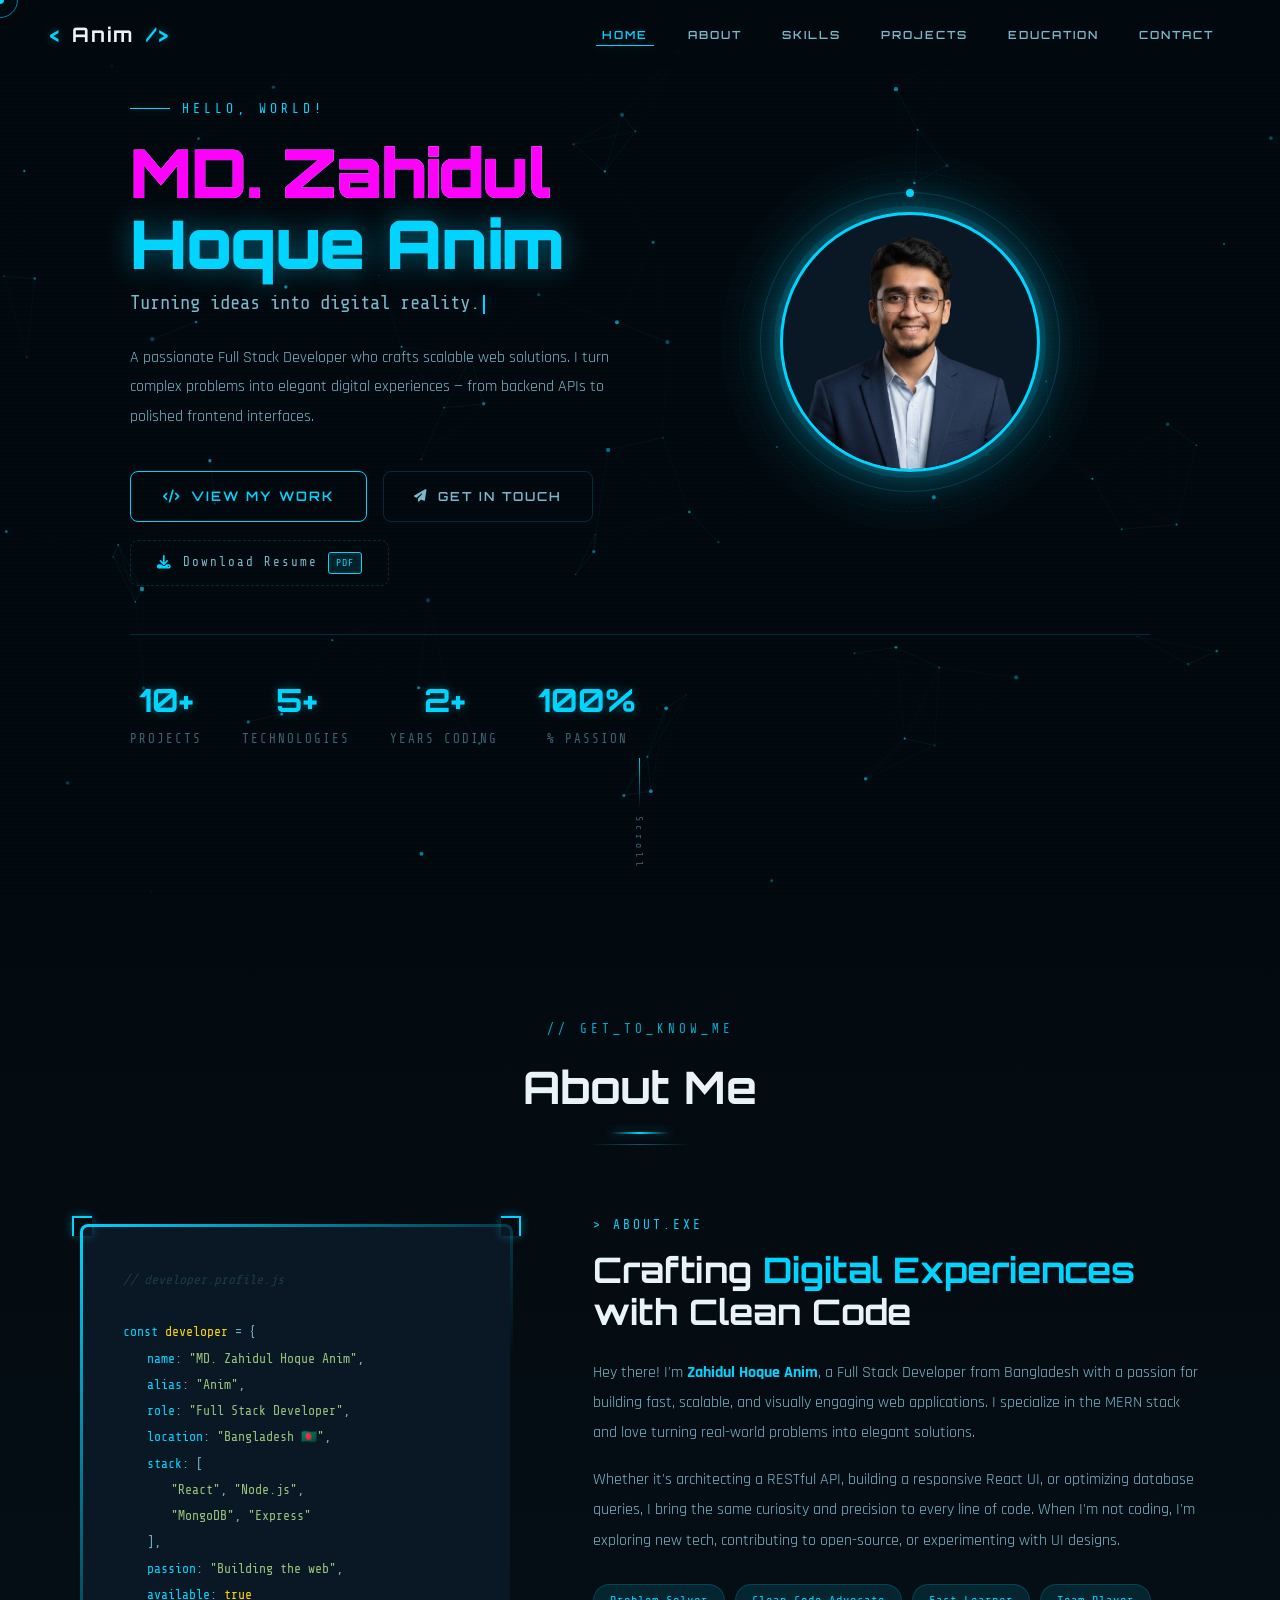
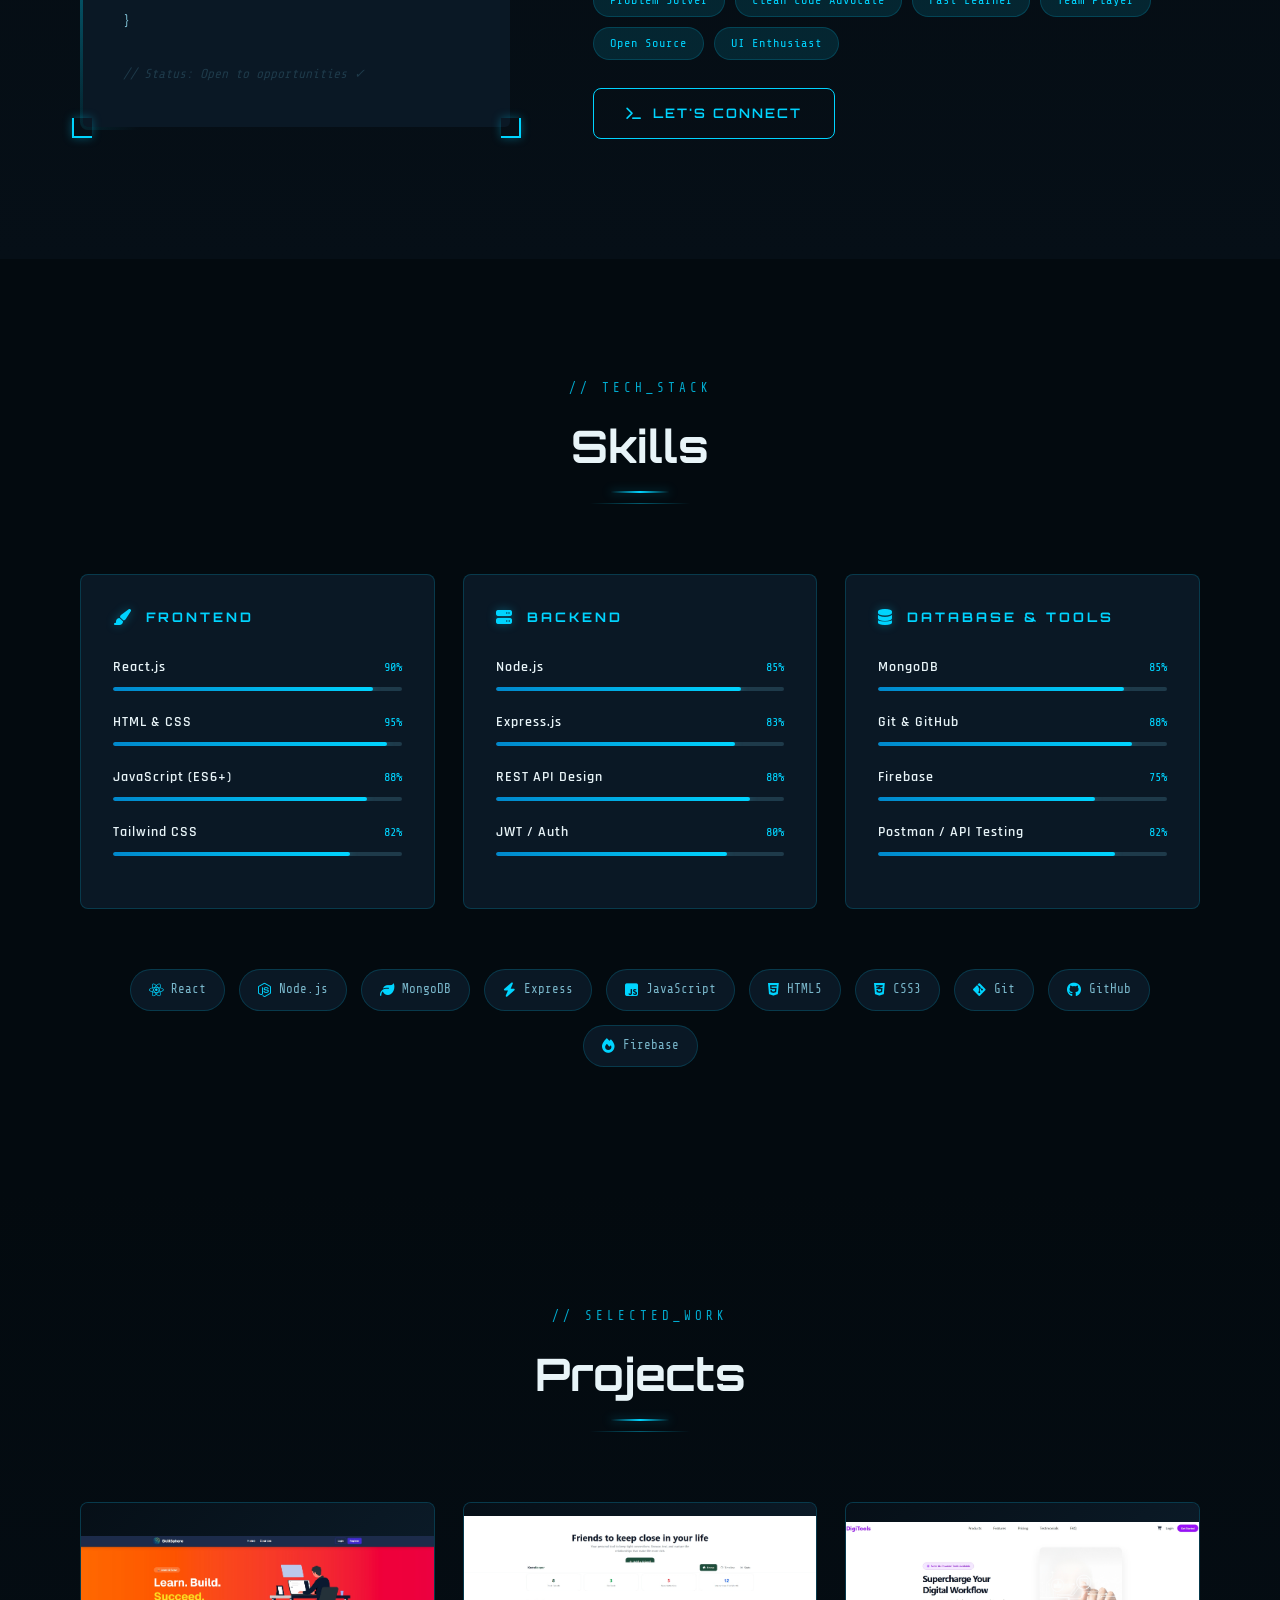
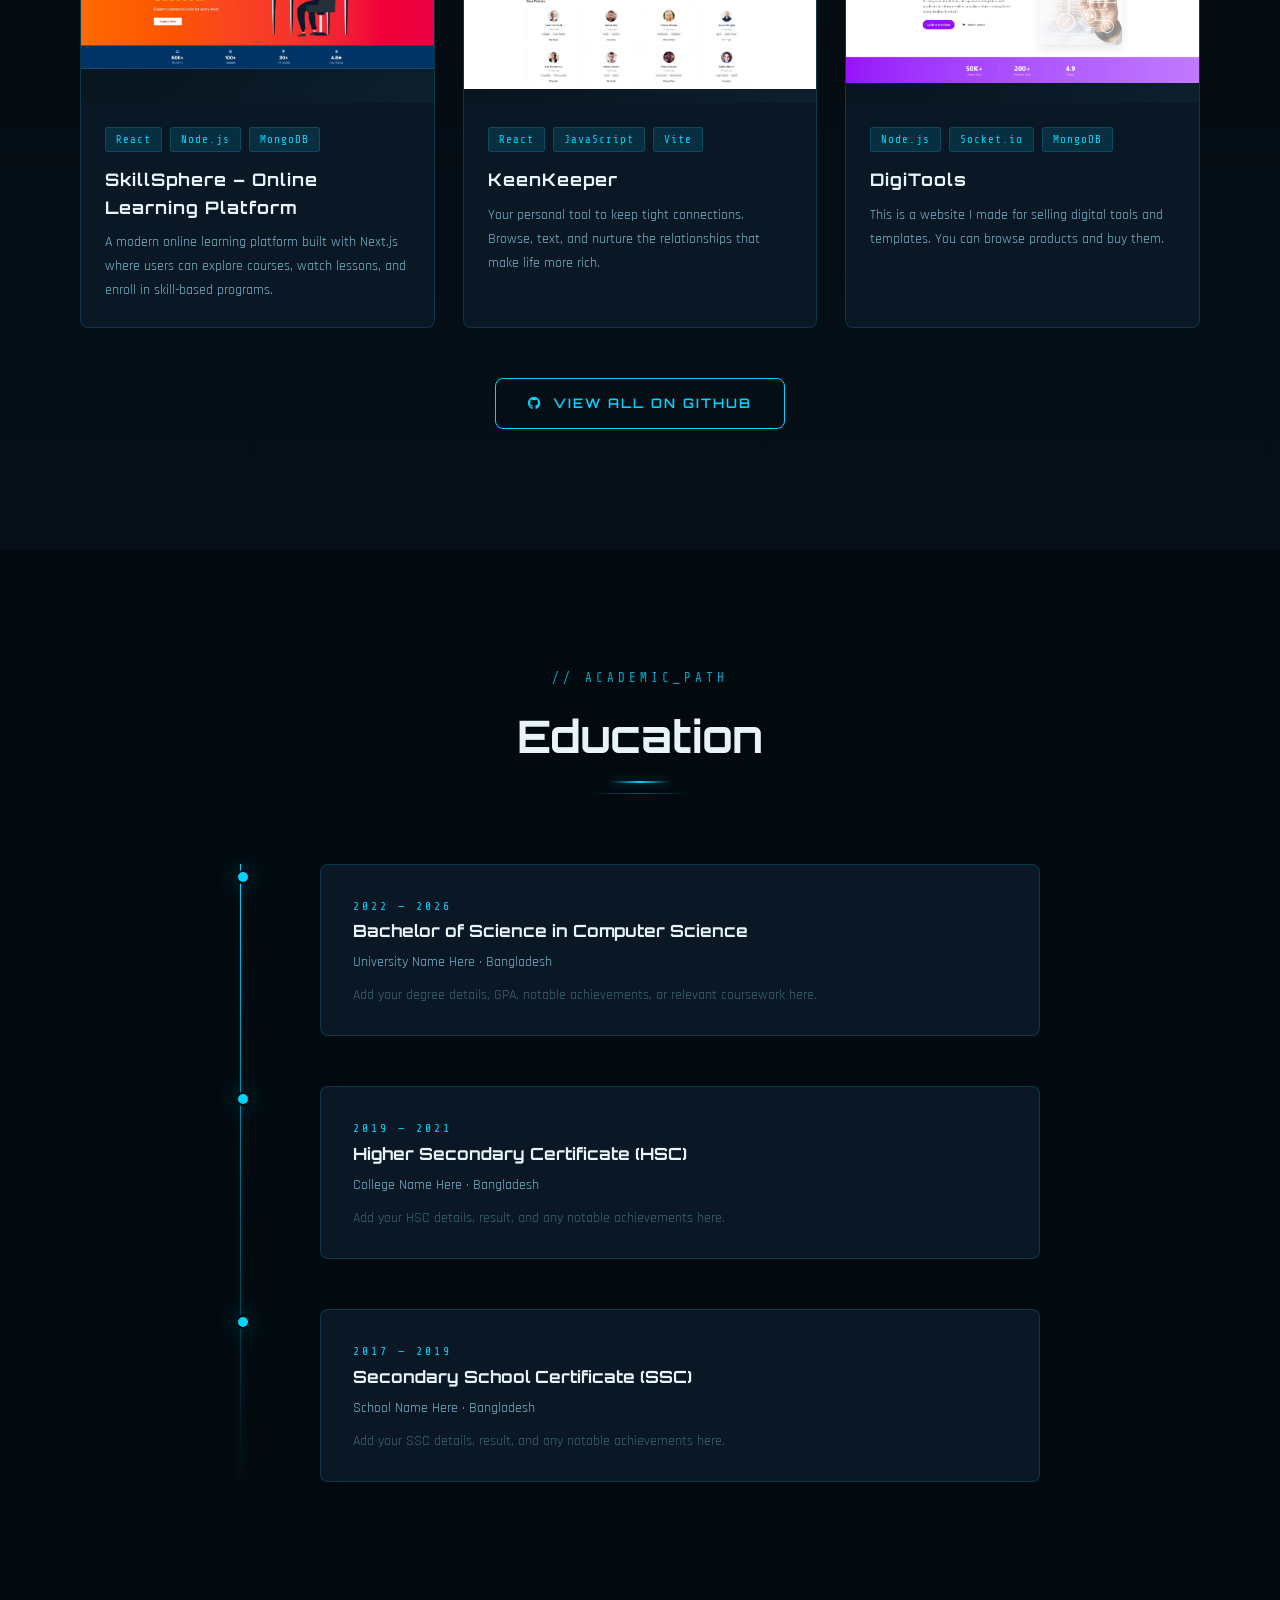
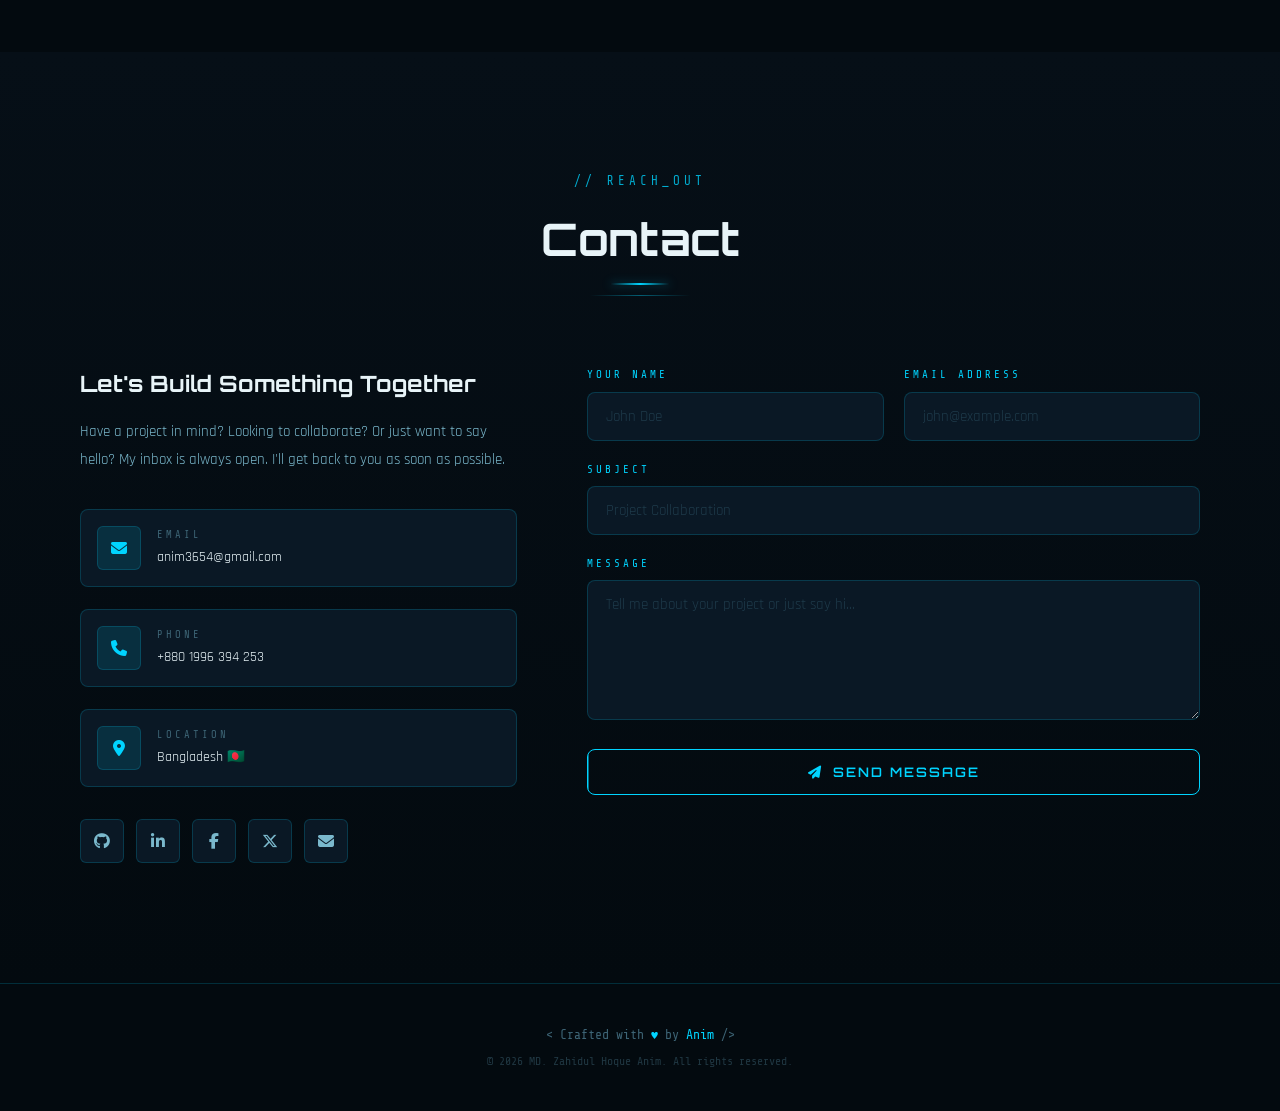
==== commit 5b53c4bd: "added the download cv section" ====
--- a/index.html
+++ b/index.html
@@ -73,7 +73,7 @@
       <span class="footer-name">Anim</span>
       <span class="footer-bracket">/&gt;</span>
     </p>
-    <p class="footer-copy">© 2025 MD. Zahidul Hoque Anim. All rights reserved.</p>
+    <p class="footer-copy">© 2026 MD. Zahidul Hoque Anim. All rights reserved.</p>
   </footer>
 
   <!-- Scripts -->
--- a/css/sections.css
+++ b/css/sections.css
@@ -111,6 +111,48 @@
   animation: slideInRight 0.9s ease 0.6s forwards;
 }
 
+
+.resume-btn {
+  display: inline-flex;
+  align-items: center;
+  gap: 10px;
+  margin-top: 18px;
+  padding: 11px 26px;
+  font-family: var(--font-mono);
+  font-size: 0.78rem;
+  letter-spacing: 2px;
+  color: var(--text-secondary);
+  border: 1px dashed var(--border-color);
+  border-radius: var(--card-radius);
+  background: transparent;
+  transition: var(--transition-med);
+  width: fit-content;
+}
+
+.resume-btn i {
+  color: var(--accent-primary);
+  font-size: 0.85rem;
+  animation: pulse 2s ease infinite;
+}
+
+.resume-btn-tag {
+  font-size: 0.62rem;
+  padding: 2px 7px;
+  background: var(--accent-glow-soft);
+  border: 1px solid var(--accent-primary);
+  border-radius: 3px;
+  color: var(--accent-primary);
+  letter-spacing: 1px;
+}
+
+.resume-btn:hover {
+  color: var(--accent-primary);
+  border-color: var(--accent-primary);
+  border-style: solid;
+  box-shadow: var(--glow-sm);
+  transform: translateY(-2px);
+}
+
 .avatar-container {
   position: relative;
   width: 340px;
@@ -120,30 +162,24 @@
   justify-content: center;
 }
 
-.avatar-hex {
+.avatar-circle {
   width: 260px;
   height: 260px;
+  border-radius: 50%;
+  overflow: hidden;
+  border: 3px solid var(--accent-primary);
+  box-shadow: var(--glow-lg), 0 0 0 6px var(--accent-glow-soft);
+  animation: float 4s ease-in-out infinite;
+  position: relative;
+  z-index: 2;
   background: var(--bg-card);
-  clip-path: polygon(50% 0%, 100% 25%, 100% 75%, 50% 100%, 0% 75%, 0% 25%);
-  display: flex;
-  align-items: center;
-  justify-content: center;
-  font-family: var(--font-display);
-  font-size: 5rem;
-  font-weight: 900;
-  color: var(--accent-primary);
-  text-shadow: var(--glow-lg);
-  border: 2px solid var(--border-color);
-  animation: float 4s ease-in-out infinite;
-  position: relative;
-  z-index: 2;
-}
-
-.avatar-hex img {
+}
+
+.avatar-circle img {
   width: 100%;
   height: 100%;
   object-fit: cover;
-  clip-path: polygon(50% 0%, 100% 25%, 100% 75%, 50% 100%, 0% 75%, 0% 25%);
+  object-position: top center;
 }
 
 .orbit-ring {
